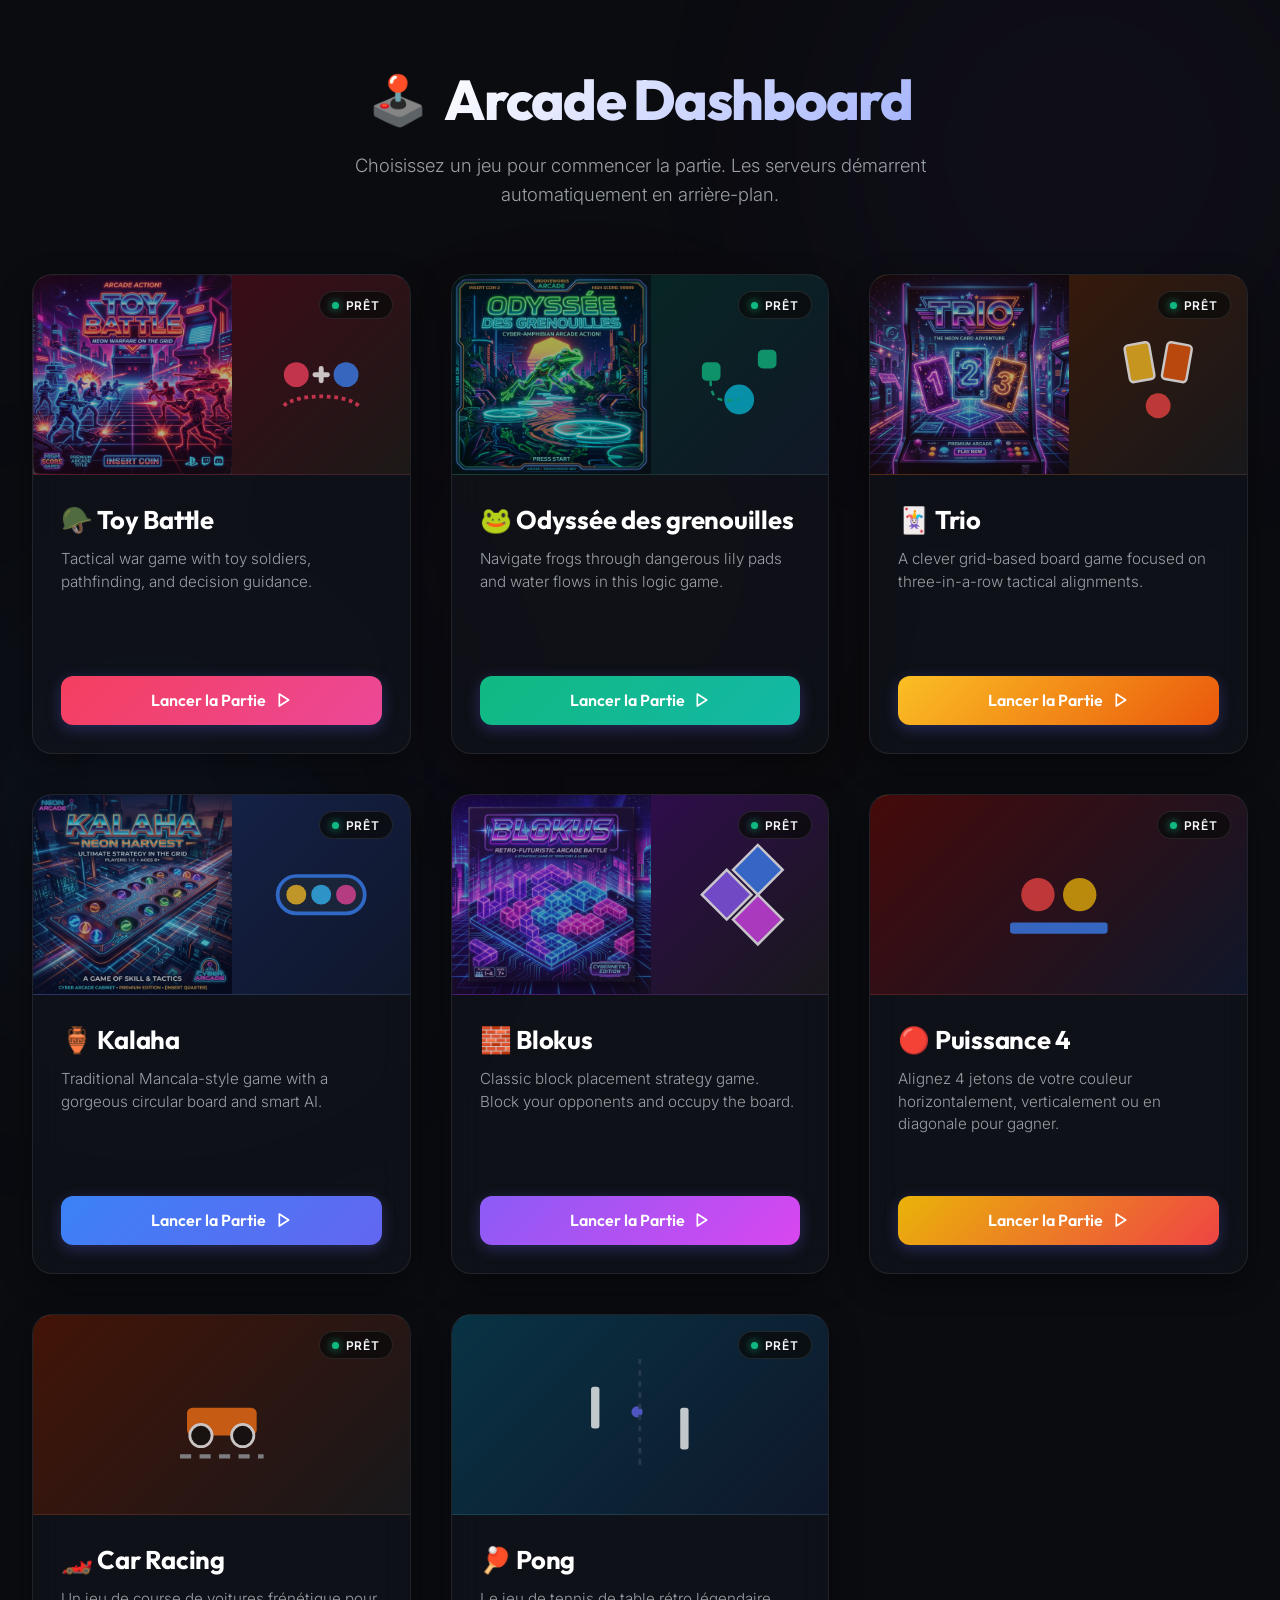
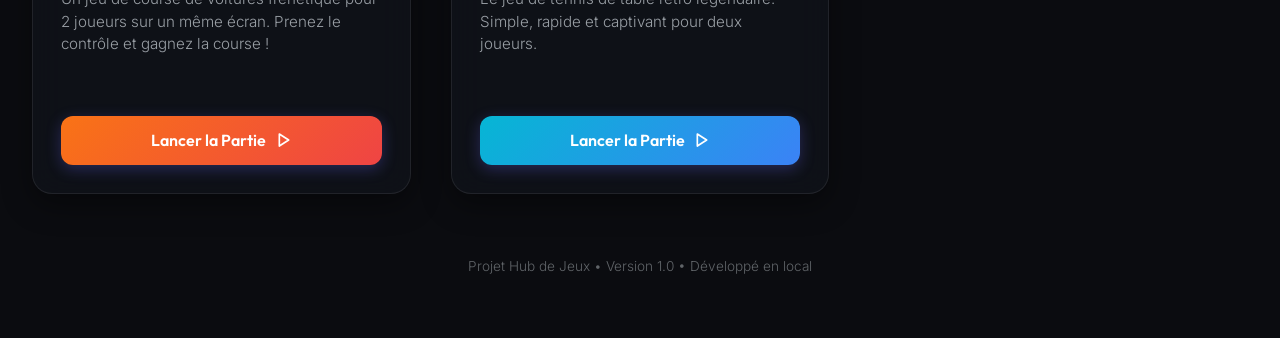
==== index.html @ a5c0f021 "Deploy static games arcade portal" ====
<!DOCTYPE html>
<html lang="fr">
<head>
  <meta charset="UTF-8">
  <meta name="viewport" content="width=device-width, initial-scale=1.0">
  <title>Arcade Dashboard - Hub de Jeux</title>
  <!-- Google Fonts -->
  <link rel="preconnect" href="https://fonts.googleapis.com">
  <link rel="preconnect" href="https://fonts.gstatic.com" crossorigin>
  <link href="https://fonts.googleapis.com/css2?family=Inter:wght@300;400;500;600;700&family=Outfit:wght@400;600;700;800&display=swap" rel="stylesheet">
  <link rel="stylesheet" href="style.css">
</head>
<body>

  <!-- Dynamic Glowing Background Blobs -->
  <div class="background-glow blob-1"></div>
  <div class="background-glow blob-2"></div>
  <div class="background-glow blob-3"></div>

  <!-- MAIN DASHBOARD VIEW -->
  <div id="dashboard" class="view active">
    <header class="header">
      <div class="brand">
        <span class="icon-gamepad">🕹️</span>
        <h1>Arcade Dashboard</h1>
      </div>
      <p class="tagline">Choisissez un jeu pour commencer la partie. Les serveurs démarrent automatiquement en arrière-plan.</p>
    </header>

    <main class="grid-container">
      <div id="games-grid" class="games-grid">
        <!-- Game Cards will be loaded dynamically here -->
        <div class="loading-placeholder">
          <div class="spinner"></div>
          <p>Initialisation des serveurs de jeux...</p>
        </div>
      </div>
    </main>
    
    <footer class="footer">
      <p>Projet Hub de Jeux &bull; Version 1.0 &bull; Développé en local</p>
    </footer>
  </div>

  <!-- GAME IFRAME PLAY VIEW -->
  <div id="game-view" class="view">
    <!-- Sleek Control Bar -->
    <div class="control-bar">
      <button id="btn-back" class="btn btn-control">
        <svg viewBox="0 0 24 24" width="18" height="18" fill="none" stroke="currentColor" stroke-width="2.5" stroke-linecap="round" stroke-linejoin="round"><line x1="19" y1="12" x2="5" y2="12"></line><polyline points="12 19 5 12 12 5"></polyline></svg>
        Retour au Hub
      </button>
      
      <div class="active-game-info">
        <span id="active-game-dot" class="status-dot online"></span>
        <span id="active-game-title" class="active-title">Jeu en cours</span>
      </div>

      <div class="control-actions">
        <select id="quick-switcher" class="quick-select">
          <option value="" disabled selected>Changer de jeu rapidement...</option>
          <!-- Loaded dynamically -->
        </select>
        
        <button id="btn-refresh" class="btn btn-icon" title="Recommencer la partie">
          <svg viewBox="0 0 24 24" width="18" height="18" fill="none" stroke="currentColor" stroke-width="2.5" stroke-linecap="round" stroke-linejoin="round"><path d="M21.5 2v6h-6M21.34 15.57a10 10 0 1 1-.57-8.38l5.67-5.67"></path></svg>
        </button>

        <button id="btn-new-tab" class="btn btn-icon" title="Ouvrir dans un nouvel onglet">
          <svg viewBox="0 0 24 24" width="18" height="18" fill="none" stroke="currentColor" stroke-width="2.5" stroke-linecap="round" stroke-linejoin="round"><path d="M18 13v6a2 2 0 0 1-2 2H5a2 2 0 0 1-2-2V8a2 2 0 0 1 2-2h6"></path><polyline points="15 3 21 3 21 9"></polyline><line x1="10" y1="14" x2="21" y2="3"></line></svg>
        </button>
      </div>
    </div>

    <!-- Iframe Container with Loading Overlay -->
    <div class="iframe-wrapper">
      <div id="iframe-loading" class="iframe-overlay">
        <div class="spinner large"></div>
        <p id="iframe-loading-text">Connexion au serveur de jeu...</p>
      </div>
      <iframe id="game-frame" src="about:blank"></iframe>
    </div>
  </div>

  <script src="app.js"></script>
</body>
</html>
---- style.css ----
/* Reset and Base Styles */
* {
  box-sizing: border-box;
  margin: 0;
  padding: 0;
}

:root {
  --bg-color: #0b0c10;
  --panel-bg: rgba(17, 20, 28, 0.65);
  --panel-border: rgba(255, 255, 255, 0.08);
  --text-primary: #f5f7fa;
  --text-secondary: #9aa0a6;
  --text-muted: #606468;
  --accent-color: #6366f1;
  --accent-glow: rgba(99, 102, 241, 0.25);
  
  --status-online: #10b981;
  --status-offline: #ef4444;
  --status-booting: #f59e0b;
}

body {
  font-family: 'Inter', -apple-system, BlinkMacSystemFont, "Segoe UI", Roboto, sans-serif;
  background-color: var(--bg-color);
  color: var(--text-primary);
  min-height: 100vh;
  overflow-x: hidden;
  position: relative;
}

/* Beautiful Animated Background Glows */
.background-glow {
  position: fixed;
  width: 500px;
  height: 500px;
  border-radius: 50%;
  filter: blur(140px);
  opacity: 0.15;
  pointer-events: none;
  z-index: -1;
  animation: float-glow 25s infinite alternate ease-in-out;
}

.blob-1 {
  background: radial-gradient(circle, #8b5cf6 0%, transparent 70%);
  top: -100px;
  right: -50px;
}

.blob-2 {
  background: radial-gradient(circle, #3b82f6 0%, transparent 70%);
  bottom: -150px;
  left: -100px;
  animation-delay: -5s;
}

.blob-3 {
  background: radial-gradient(circle, #ec4899 0%, transparent 70%);
  top: 40%;
  left: 30%;
  width: 400px;
  height: 400px;
  opacity: 0.1;
  animation-delay: -12s;
}

@keyframes float-glow {
  0% { transform: translate(0, 0) scale(1); }
  50% { transform: translate(50px, 30px) scale(1.1); }
  100% { transform: translate(-30px, -50px) scale(0.9); }
}

/* Views & Layouts */
.view {
  display: none;
  opacity: 0;
  transition: opacity 0.4s ease;
  min-height: 100vh;
}

.view.active {
  display: flex;
  flex-direction: column;
  opacity: 1;
}

#dashboard {
  padding: 4rem 2rem;
  max-width: 1300px;
  margin: 0 auto;
  width: 100%;
}

/* Header & Typography */
.header {
  text-align: center;
  margin-bottom: 4rem;
}

.brand {
  display: inline-flex;
  align-items: center;
  gap: 1rem;
  margin-bottom: 1rem;
}

.icon-gamepad {
  font-size: 3rem;
  animation: gamepad-sway 3s ease-in-out infinite alternate;
}

@keyframes gamepad-sway {
  0% { transform: rotate(-5deg); }
  100% { transform: rotate(5deg); }
}

h1 {
  font-family: 'Outfit', sans-serif;
  font-size: 3.5rem;
  font-weight: 800;
  background: linear-gradient(135deg, #fff 0%, #a5b4fc 100%);
  -webkit-background-clip: text;
  -webkit-text-fill-color: transparent;
  letter-spacing: -0.03em;
}

.tagline {
  font-size: 1.15rem;
  color: var(--text-secondary);
  max-width: 600px;
  margin: 0 auto;
  font-weight: 300;
  line-height: 1.6;
}

/* Grid & Game Cards */
.grid-container {
  flex-grow: 1;
}

.games-grid {
  display: grid;
  grid-template-columns: repeat(auto-fill, minmax(360px, 1fr));
  gap: 2.5rem;
  margin-bottom: 4rem;
}

/* Game Card */
.game-card {
  background: var(--panel-bg);
  border: 1px solid var(--panel-border);
  border-radius: 20px;
  overflow: hidden;
  backdrop-filter: blur(16px);
  -webkit-backdrop-filter: blur(16px);
  display: flex;
  flex-direction: column;
  height: 480px;
  transition: all 0.4s cubic-bezier(0.16, 1, 0.3, 1);
  position: relative;
  box-shadow: 0 10px 30px rgba(0, 0, 0, 0.4);
}

.game-card::before {
  content: '';
  position: absolute;
  top: 0;
  left: 0;
  right: 0;
  height: 4px;
  background: linear-gradient(90deg, var(--glow-start, #6366f1), var(--glow-end, #a855f7));
  opacity: 0.7;
}

.game-card:hover {
  transform: translateY(-8px) scale(1.02);
  border-color: rgba(255, 255, 255, 0.2);
  box-shadow: 0 20px 40px rgba(0, 0, 0, 0.6), 
              0 0 30px var(--glow-shadow, rgba(99, 102, 241, 0.2));
}

/* Card Artwork Area */
.card-artwork {
  height: 200px;
  position: relative;
  overflow: hidden;
  background: linear-gradient(135deg, rgba(25, 28, 36, 0.9) 0%, rgba(10, 11, 14, 0.95) 100%);
  display: flex;
  align-items: center;
  justify-content: center;
  border-bottom: 1px solid var(--panel-border);
}

.artwork-img {
  width: 100%;
  height: 100%;
  object-fit: cover;
  opacity: 0.65;
  transition: transform 0.6s cubic-bezier(0.16, 1, 0.3, 1);
}

.game-card:hover .artwork-img {
  transform: scale(1.08);
  opacity: 0.85;
}

/* Card Badge Details */
.card-badges {
  position: absolute;
  top: 1rem;
  right: 1rem;
  display: flex;
  gap: 0.5rem;
}

.badge {
  padding: 0.35rem 0.8rem;
  border-radius: 50px;
  font-size: 0.75rem;
  font-weight: 600;
  text-transform: uppercase;
  letter-spacing: 0.05em;
  backdrop-filter: blur(10px);
  -webkit-backdrop-filter: blur(10px);
  border: 1px solid rgba(255, 255, 255, 0.1);
  display: inline-flex;
  align-items: center;
  gap: 0.4rem;
}

.badge.status {
  background: rgba(10, 10, 10, 0.75);
}

.badge.status.online .badge-dot {
  background-color: var(--status-online);
  box-shadow: 0 0 8px var(--status-online);
}

.badge.status.offline .badge-dot {
  background-color: var(--status-offline);
  animation: pulse-dot 1.5s infinite alternate;
}

.badge.status.booting .badge-dot {
  background-color: var(--status-booting);
  animation: pulse-dot 1s infinite alternate;
}

.badge-dot {
  width: 7px;
  height: 7px;
  border-radius: 50%;
}

@keyframes pulse-dot {
  0% { transform: scale(0.8); opacity: 0.5; }
  100% { transform: scale(1.3); opacity: 1; box-shadow: 0 0 10px currentColor; }
}

/* Card Content Details */
.card-details {
  padding: 1.75rem;
  display: flex;
  flex-direction: column;
  flex-grow: 1;
}

.game-title {
  font-family: 'Outfit', sans-serif;
  font-size: 1.6rem;
  font-weight: 700;
  margin-bottom: 0.75rem;
  color: #fff;
  letter-spacing: -0.01em;
}

.game-desc {
  font-size: 0.95rem;
  color: var(--text-secondary);
  line-height: 1.5;
  margin-bottom: 1.5rem;
  flex-grow: 1;
  font-weight: 300;
}

/* Play Button */
.btn {
  display: inline-flex;
  align-items: center;
  justify-content: center;
  gap: 0.6rem;
  padding: 0.9rem 1.8rem;
  border-radius: 12px;
  font-family: 'Outfit', sans-serif;
  font-size: 1rem;
  font-weight: 600;
  text-decoration: none;
  cursor: pointer;
  border: none;
  transition: all 0.3s cubic-bezier(0.16, 1, 0.3, 1);
}

.btn-primary {
  background: linear-gradient(135deg, var(--glow-start, #6366f1) 0%, var(--glow-end, #a855f7) 100%);
  color: #fff;
  box-shadow: 0 4px 15px rgba(99, 102, 241, 0.3);
}

.btn-primary:hover {
  filter: brightness(1.1);
  box-shadow: 0 6px 20px rgba(99, 102, 241, 0.5);
}

.btn-primary:disabled {
  background: #252830;
  color: var(--text-muted);
  cursor: not-allowed;
  box-shadow: none;
}

/* Loading Grid Placeholder */
.loading-placeholder {
  grid-column: 1 / -1;
  display: flex;
  flex-direction: column;
  align-items: center;
  justify-content: center;
  padding: 8rem 0;
  gap: 1.5rem;
  color: var(--text-secondary);
  background: var(--panel-bg);
  border: 1px dashed rgba(255, 255, 255, 0.1);
  border-radius: 20px;
}

.spinner {
  width: 40px;
  height: 40px;
  border: 3px solid rgba(255, 255, 255, 0.05);
  border-top: 3px solid var(--accent-color);
  border-radius: 50%;
  animation: spin 1s linear infinite;
}

.spinner.large {
  width: 60px;
  height: 60px;
  border-top-color: #a5b4fc;
}

@keyframes spin {
  0% { transform: rotate(0deg); }
  100% { transform: rotate(360deg); }
}

/* GAME PLAYING INTERFACE VIEW */
#game-view {
  height: 100vh;
  display: none;
  flex-direction: column;
  background-color: #050608;
}

#game-view.active {
  display: flex;
}

/* Sleek Control Bar */
.control-bar {
  height: 64px;
  background: rgba(13, 16, 23, 0.85);
  backdrop-filter: blur(12px);
  -webkit-backdrop-filter: blur(12px);
  border-bottom: 1px solid var(--panel-border);
  display: flex;
  align-items: center;
  justify-content: space-between;
  padding: 0 1.5rem;
  z-index: 10;
}

.btn-control {
  background: rgba(255, 255, 255, 0.05);
  border: 1px solid rgba(255, 255, 255, 0.1);
  color: var(--text-primary);
  padding: 0.5rem 1.2rem;
  font-size: 0.9rem;
}

.btn-control:hover {
  background: rgba(255, 255, 255, 0.1);
  border-color: rgba(255, 255, 255, 0.2);
}

.active-game-info {
  display: flex;
  align-items: center;
  gap: 0.6rem;
}

.status-dot {
  width: 8px;
  height: 8px;
  border-radius: 50%;
}

.status-dot.online {
  background-color: var(--status-online);
  box-shadow: 0 0 8px var(--status-online);
}

.active-title {
  font-family: 'Outfit', sans-serif;
  font-weight: 600;
  font-size: 1.15rem;
}

.control-actions {
  display: flex;
  align-items: center;
  gap: 0.75rem;
}

.quick-select {
  background: rgba(255, 255, 255, 0.05);
  border: 1px solid rgba(255, 255, 255, 0.1);
  color: var(--text-secondary);
  border-radius: 8px;
  padding: 0.5rem 1.8rem 0.5rem 0.8rem;
  font-size: 0.85rem;
  outline: none;
  cursor: pointer;
  appearance: none;
  background-image: url("data:image/svg+xml,%3Csvg viewBox='0 0 24 24' width='14' height='14' fill='none' stroke='%239aa0a6' stroke-width='2' stroke-linecap='round' stroke-linejoin='round'%3E%3Cpolyline points='6 9 12 15 18 9'%3E%3C/polyline%3E%3C/svg%3E");
  background-repeat: no-repeat;
  background-position: right 8px center;
  transition: all 0.2s;
}

.quick-select:hover {
  background-color: rgba(255, 255, 255, 0.08);
  color: var(--text-primary);
}

.btn-icon {
  background: rgba(255, 255, 255, 0.05);
  border: 1px solid rgba(255, 255, 255, 0.1);
  color: var(--text-secondary);
  width: 38px;
  height: 38px;
  border-radius: 8px;
  padding: 0;
  transition: all 0.2s;
}

.btn-icon:hover {
  background: rgba(255, 255, 255, 0.1);
  border-color: rgba(255, 255, 255, 0.2);
  color: var(--text-primary);
  transform: translateY(-1px);
}

/* Iframe Wrapper & Content */
.iframe-wrapper {
  flex-grow: 1;
  position: relative;
  width: 100%;
  height: calc(100vh - 64px);
  background-color: #000;
}

iframe {
  width: 100%;
  height: 100%;
  border: none;
  display: block;
}

.iframe-overlay {
  position: absolute;
  top: 0;
  left: 0;
  width: 100%;
  height: 100%;
  background-color: #0b0c10;
  display: flex;
  flex-direction: column;
  align-items: center;
  justify-content: center;
  gap: 1.5rem;
  z-index: 5;
  transition: opacity 0.3s ease;
}

.iframe-overlay p {
  color: var(--text-secondary);
  font-weight: 300;
}

/* Footer layout */
.footer {
  text-align: center;
  margin-top: auto;
  color: var(--text-muted);
  font-size: 0.85rem;
  font-weight: 300;
}
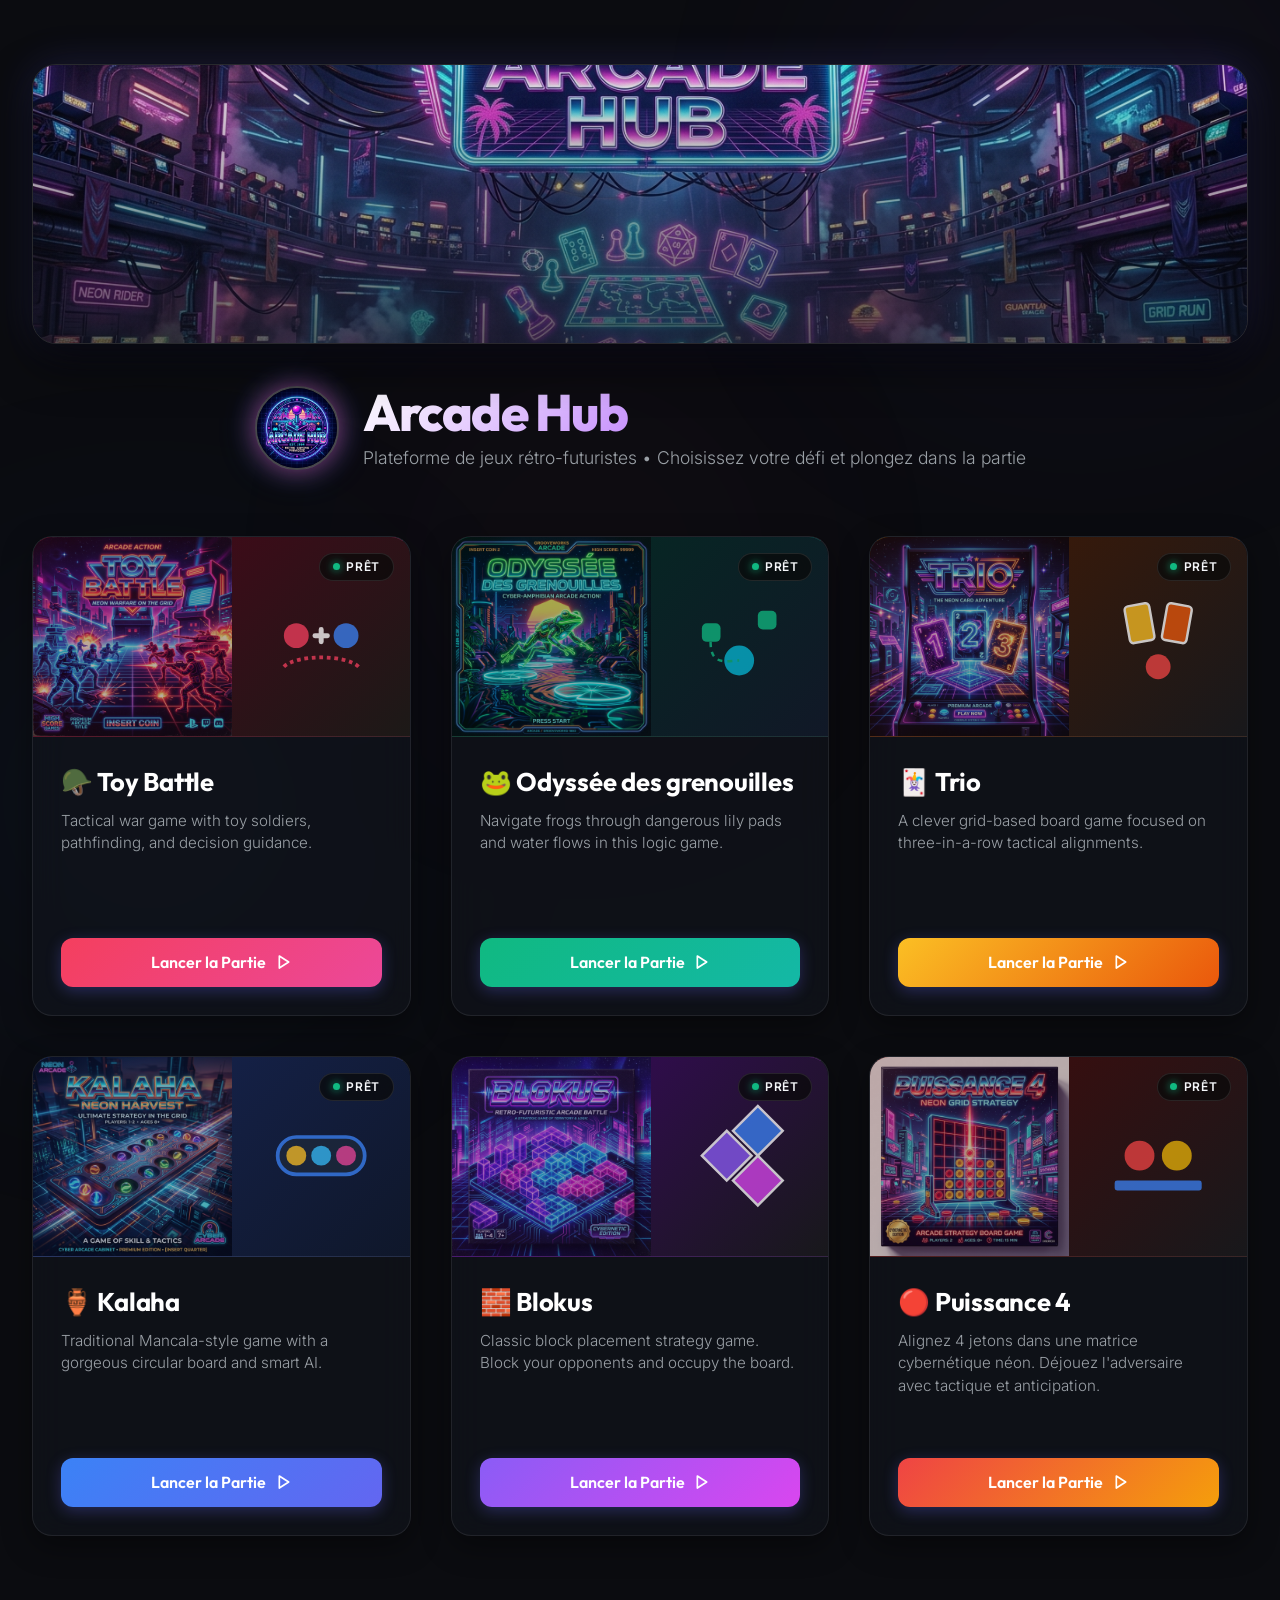
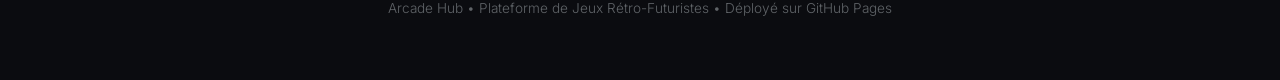
==== commit ce919140: "feat: design site hero and puissance4 artwork, remove car_race and pong" ====
--- a/index.html
+++ b/index.html
@@ -3,7 +3,11 @@
 <head>
   <meta charset="UTF-8">
   <meta name="viewport" content="width=device-width, initial-scale=1.0">
-  <title>Arcade Dashboard - Hub de Jeux</title>
+  <title>Arcade Hub - Plateforme de Jeux</title>
+  <link rel="icon" type="image/png" href="assets/arcade-logo.png">
+  <meta property="og:title" content="Arcade Hub - Plateforme de Jeux Rétro-Futuristes">
+  <meta property="og:description" content="Plateforme arcade rassemblant nos jeux de stratégie et de logique.">
+  <meta property="og:image" content="assets/arcade-hero.png">
   <!-- Google Fonts -->
   <link rel="preconnect" href="https://fonts.googleapis.com">
   <link rel="preconnect" href="https://fonts.gstatic.com" crossorigin>
@@ -20,11 +24,17 @@
   <!-- MAIN DASHBOARD VIEW -->
   <div id="dashboard" class="view active">
     <header class="header">
+      <div class="hero-showcase">
+        <img src="assets/arcade-hero.png" alt="Arcade Hub Hero Banner" class="hero-banner-img">
+        <div class="hero-gradient-overlay"></div>
+      </div>
       <div class="brand">
-        <span class="icon-gamepad">🕹️</span>
-        <h1>Arcade Dashboard</h1>
+        <img src="assets/arcade-logo.png" alt="Arcade Hub Logo" class="brand-logo">
+        <div class="brand-info">
+          <h1>Arcade Hub</h1>
+          <p class="tagline">Plateforme de jeux rétro-futuristes &bull; Choisissez votre défi et plongez dans la partie</p>
+        </div>
       </div>
-      <p class="tagline">Choisissez un jeu pour commencer la partie. Les serveurs démarrent automatiquement en arrière-plan.</p>
     </header>
 
     <main class="grid-container">
@@ -32,13 +42,13 @@
         <!-- Game Cards will be loaded dynamically here -->
         <div class="loading-placeholder">
           <div class="spinner"></div>
-          <p>Initialisation des serveurs de jeux...</p>
+          <p>Initialisation des jeux d'arcade...</p>
         </div>
       </div>
     </main>
     
     <footer class="footer">
-      <p>Projet Hub de Jeux &bull; Version 1.0 &bull; Développé en local</p>
+      <p>Arcade Hub &bull; Plateforme de Jeux Rétro-Futuristes &bull; Déployé sur GitHub Pages</p>
     </footer>
   </div>
 
--- a/style.css
+++ b/style.css
@@ -95,43 +95,109 @@
 /* Header & Typography */
 .header {
   text-align: center;
-  margin-bottom: 4rem;
+  margin-bottom: 3.5rem;
+}
+
+/* Hero Showcase Banner */
+.hero-showcase {
+  position: relative;
+  width: 100%;
+  max-height: 280px;
+  border-radius: 24px;
+  overflow: hidden;
+  margin-bottom: 2.5rem;
+  border: 1px solid rgba(255, 255, 255, 0.12);
+  box-shadow: 0 20px 45px rgba(0, 0, 0, 0.65), 0 0 40px rgba(99, 102, 241, 0.2);
+}
+
+.hero-banner-img {
+  width: 100%;
+  height: 280px;
+  object-fit: cover;
+  object-position: center 35%;
+  display: block;
+  transition: transform 1s cubic-bezier(0.16, 1, 0.3, 1);
+}
+
+.hero-showcase:hover .hero-banner-img {
+  transform: scale(1.03);
+}
+
+.hero-gradient-overlay {
+  position: absolute;
+  inset: 0;
+  background: linear-gradient(180deg, rgba(11, 12, 16, 0.1) 0%, rgba(11, 12, 16, 0.65) 100%);
+  pointer-events: none;
 }
 
 .brand {
   display: inline-flex;
   align-items: center;
-  gap: 1rem;
-  margin-bottom: 1rem;
-}
-
-.icon-gamepad {
-  font-size: 3rem;
-  animation: gamepad-sway 3s ease-in-out infinite alternate;
-}
-
-@keyframes gamepad-sway {
-  0% { transform: rotate(-5deg); }
-  100% { transform: rotate(5deg); }
+  justify-content: center;
+  gap: 1.5rem;
+  margin-bottom: 0.5rem;
+  text-align: left;
+}
+
+.brand-logo {
+  width: 84px;
+  height: 84px;
+  border-radius: 50%;
+  border: 2px solid rgba(255, 255, 255, 0.25);
+  box-shadow: 0 0 25px rgba(236, 72, 153, 0.5), 0 0 35px rgba(59, 130, 246, 0.4);
+  object-fit: cover;
+  flex-shrink: 0;
+  transition: transform 0.4s ease, box-shadow 0.4s ease;
+}
+
+.brand-logo:hover {
+  transform: scale(1.08) rotate(4deg);
+  box-shadow: 0 0 35px rgba(236, 72, 153, 0.7), 0 0 45px rgba(59, 130, 246, 0.6);
+}
+
+.brand-info {
+  display: flex;
+  flex-direction: column;
 }
 
 h1 {
   font-family: 'Outfit', sans-serif;
-  font-size: 3.5rem;
+  font-size: 3.2rem;
   font-weight: 800;
-  background: linear-gradient(135deg, #fff 0%, #a5b4fc 100%);
+  background: linear-gradient(135deg, #fff 0%, #c084fc 50%, #38bdf8 100%);
   -webkit-background-clip: text;
   -webkit-text-fill-color: transparent;
   letter-spacing: -0.03em;
+  line-height: 1.1;
+  margin-bottom: 0.3rem;
 }
 
 .tagline {
-  font-size: 1.15rem;
+  font-size: 1.1rem;
   color: var(--text-secondary);
-  max-width: 600px;
-  margin: 0 auto;
   font-weight: 300;
-  line-height: 1.6;
+  line-height: 1.5;
+}
+
+@media (max-width: 768px) {
+  .hero-showcase {
+    max-height: 170px;
+  }
+  .hero-banner-img {
+    height: 170px;
+  }
+  .brand {
+    flex-direction: column;
+    text-align: center;
+    gap: 1rem;
+  }
+  .brand-logo {
+    width: 68px;
+    height: 68px;
+  }
+  h1 {
+    font-size: 2.3rem;
+  }
 }
 
 /* Grid & Game Cards */
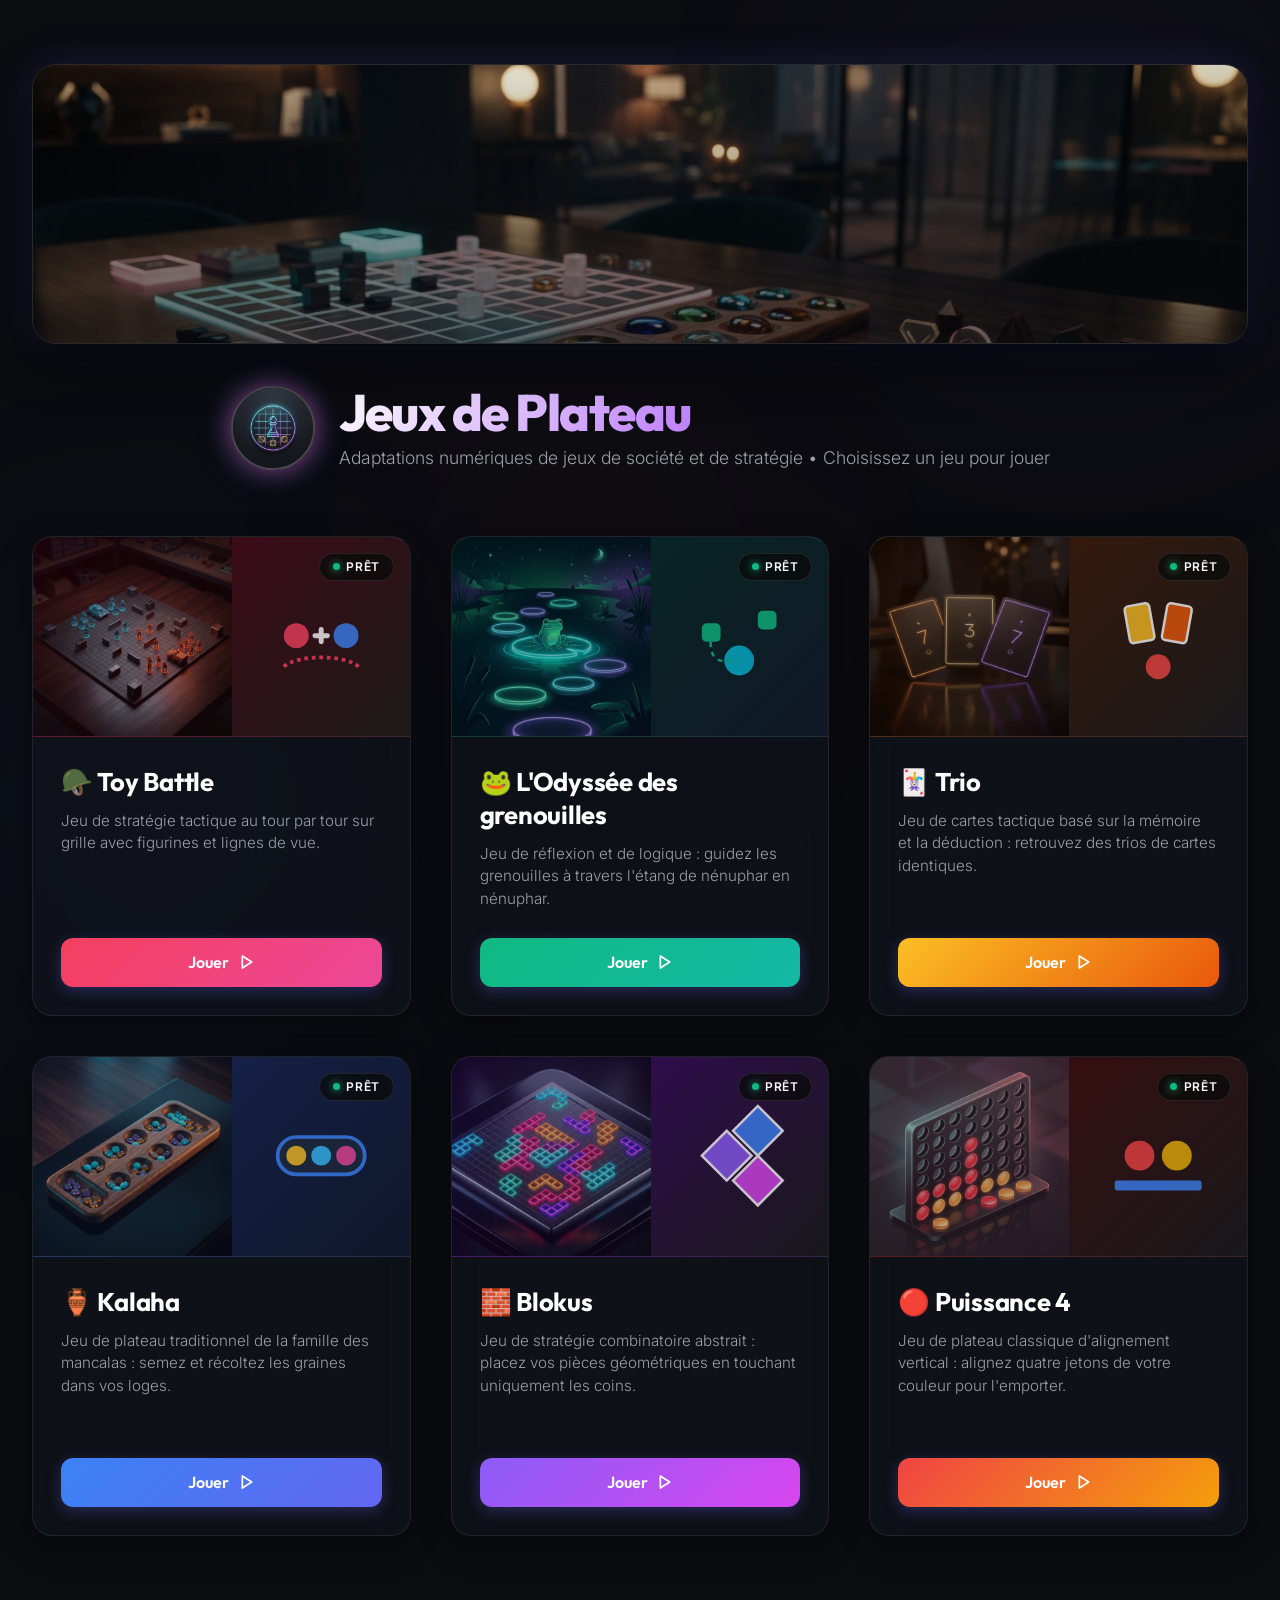
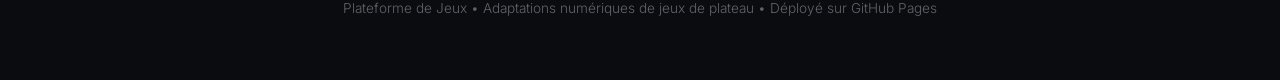
==== commit 8a27a8a1: "refactor: simplify board game illustrations and sober up platform texts" ====
--- a/index.html
+++ b/index.html
@@ -3,10 +3,10 @@
 <head>
   <meta charset="UTF-8">
   <meta name="viewport" content="width=device-width, initial-scale=1.0">
-  <title>Arcade Hub - Plateforme de Jeux</title>
+  <title>Jeux de Plateau - Plateforme de Jeux</title>
   <link rel="icon" type="image/png" href="assets/arcade-logo.png">
-  <meta property="og:title" content="Arcade Hub - Plateforme de Jeux Rétro-Futuristes">
-  <meta property="og:description" content="Plateforme arcade rassemblant nos jeux de stratégie et de logique.">
+  <meta property="og:title" content="Jeux de Plateau - Plateforme de Jeux">
+  <meta property="og:description" content="Adaptations numériques de jeux de plateau, de réflexion et de stratégie.">
   <meta property="og:image" content="assets/arcade-hero.png">
   <!-- Google Fonts -->
   <link rel="preconnect" href="https://fonts.googleapis.com">
@@ -25,14 +25,14 @@
   <div id="dashboard" class="view active">
     <header class="header">
       <div class="hero-showcase">
-        <img src="assets/arcade-hero.png" alt="Arcade Hub Hero Banner" class="hero-banner-img">
+        <img src="assets/arcade-hero.png" alt="Jeux de Plateau" class="hero-banner-img">
         <div class="hero-gradient-overlay"></div>
       </div>
       <div class="brand">
-        <img src="assets/arcade-logo.png" alt="Arcade Hub Logo" class="brand-logo">
+        <img src="assets/arcade-logo.png" alt="Logo" class="brand-logo">
         <div class="brand-info">
-          <h1>Arcade Hub</h1>
-          <p class="tagline">Plateforme de jeux rétro-futuristes &bull; Choisissez votre défi et plongez dans la partie</p>
+          <h1>Jeux de Plateau</h1>
+          <p class="tagline">Adaptations numériques de jeux de société et de stratégie &bull; Choisissez un jeu pour jouer</p>
         </div>
       </div>
     </header>
@@ -42,13 +42,13 @@
         <!-- Game Cards will be loaded dynamically here -->
         <div class="loading-placeholder">
           <div class="spinner"></div>
-          <p>Initialisation des jeux d'arcade...</p>
+          <p>Chargement des jeux...</p>
         </div>
       </div>
     </main>
     
     <footer class="footer">
-      <p>Arcade Hub &bull; Plateforme de Jeux Rétro-Futuristes &bull; Déployé sur GitHub Pages</p>
+      <p>Plateforme de Jeux &bull; Adaptations numériques de jeux de plateau &bull; Déployé sur GitHub Pages</p>
     </footer>
   </div>
 
@@ -58,7 +58,7 @@
     <div class="control-bar">
       <button id="btn-back" class="btn btn-control">
         <svg viewBox="0 0 24 24" width="18" height="18" fill="none" stroke="currentColor" stroke-width="2.5" stroke-linecap="round" stroke-linejoin="round"><line x1="19" y1="12" x2="5" y2="12"></line><polyline points="12 19 5 12 12 5"></polyline></svg>
-        Retour au Hub
+        Retour aux jeux
       </button>
       
       <div class="active-game-info">
@@ -68,7 +68,7 @@
 
       <div class="control-actions">
         <select id="quick-switcher" class="quick-select">
-          <option value="" disabled selected>Changer de jeu rapidement...</option>
+          <option value="" disabled selected>Changer de jeu...</option>
           <!-- Loaded dynamically -->
         </select>
         
@@ -86,7 +86,7 @@
     <div class="iframe-wrapper">
       <div id="iframe-loading" class="iframe-overlay">
         <div class="spinner large"></div>
-        <p id="iframe-loading-text">Connexion au serveur de jeu...</p>
+        <p id="iframe-loading-text">Chargement du jeu...</p>
       </div>
       <iframe id="game-frame" src="about:blank"></iframe>
     </div>
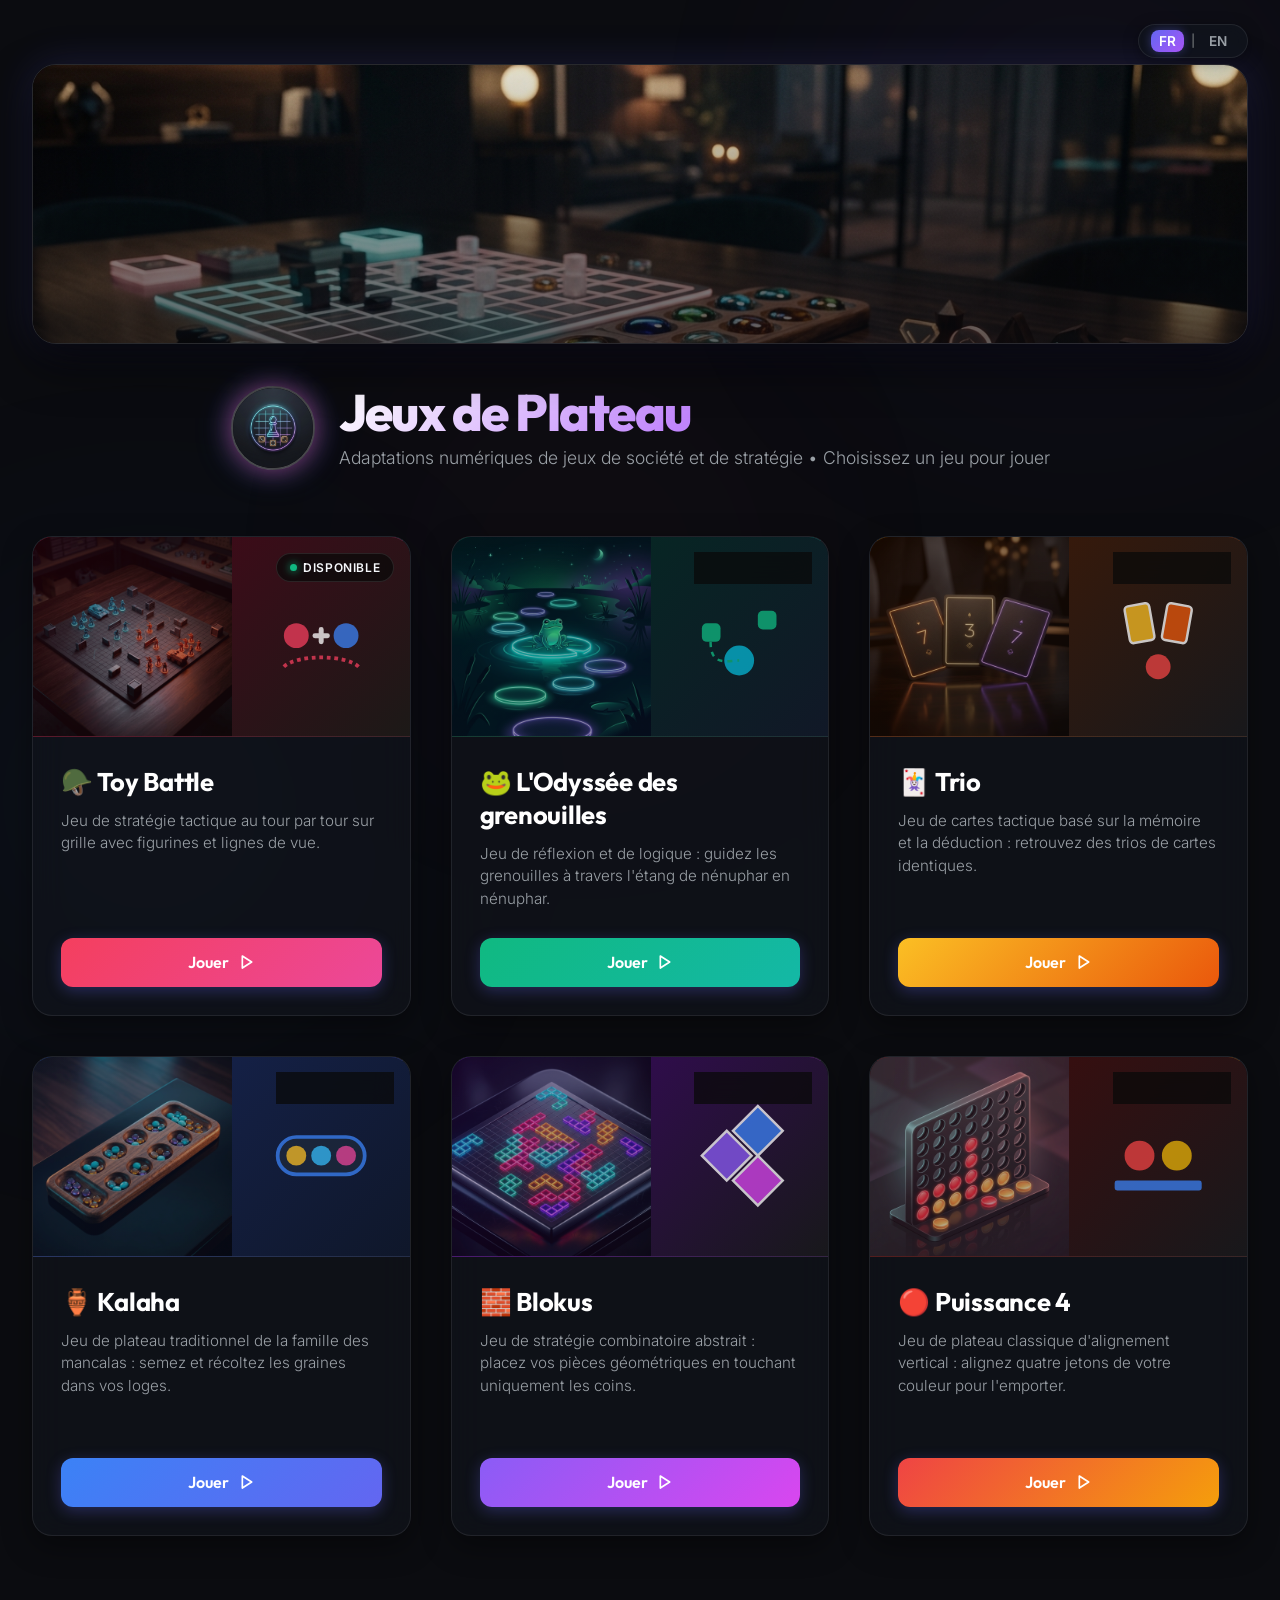
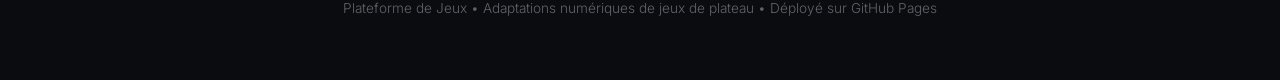
==== commit a6a4e197: "feat: add bilingual support with English version and language switcher" ====
--- a/index.html
+++ b/index.html
@@ -23,6 +23,13 @@
 
   <!-- MAIN DASHBOARD VIEW -->
   <div id="dashboard" class="view active">
+    <!-- Language Switcher -->
+    <div class="lang-switcher">
+      <span class="lang-link active" title="Français">FR</span>
+      <span class="lang-divider">|</span>
+      <a href="en/" class="lang-link" title="English">EN</a>
+    </div>
+
     <header class="header">
       <div class="hero-showcase">
         <img src="assets/arcade-hero.png" alt="Jeux de Plateau" class="hero-banner-img">
--- a/style.css
+++ b/style.css
@@ -86,10 +86,56 @@
 }
 
 #dashboard {
+  position: relative;
   padding: 4rem 2rem;
   max-width: 1300px;
   margin: 0 auto;
   width: 100%;
+}
+
+/* Language Switcher */
+.lang-switcher {
+  position: absolute;
+  top: 1.5rem;
+  right: 2rem;
+  display: inline-flex;
+  align-items: center;
+  gap: 0.4rem;
+  background: rgba(17, 20, 28, 0.75);
+  backdrop-filter: blur(12px);
+  -webkit-backdrop-filter: blur(12px);
+  border: 1px solid var(--panel-border);
+  border-radius: 50px;
+  padding: 0.3rem 0.75rem;
+  font-size: 0.85rem;
+  font-weight: 600;
+  z-index: 20;
+  box-shadow: 0 4px 15px rgba(0, 0, 0, 0.4);
+}
+
+.lang-link {
+  color: var(--text-secondary);
+  text-decoration: none;
+  transition: all 0.2s ease;
+  padding: 0.2rem 0.5rem;
+  border-radius: 8px;
+  cursor: pointer;
+}
+
+.lang-link:hover {
+  color: var(--text-primary);
+}
+
+.lang-link.active {
+  color: #fff;
+  background: linear-gradient(135deg, #6366f1, #a855f7);
+  box-shadow: 0 0 10px rgba(99, 102, 241, 0.4);
+}
+
+.lang-divider {
+  color: var(--text-muted);
+  font-size: 0.75rem;
+  user-select: none;
 }
 
 /* Header & Typography */
@@ -180,6 +226,12 @@
 }
 
 @media (max-width: 768px) {
+  .lang-switcher {
+    top: 1rem;
+    right: 1rem;
+    padding: 0.25rem 0.6rem;
+    font-size: 0.78rem;
+  }
   .hero-showcase {
     max-height: 170px;
   }
